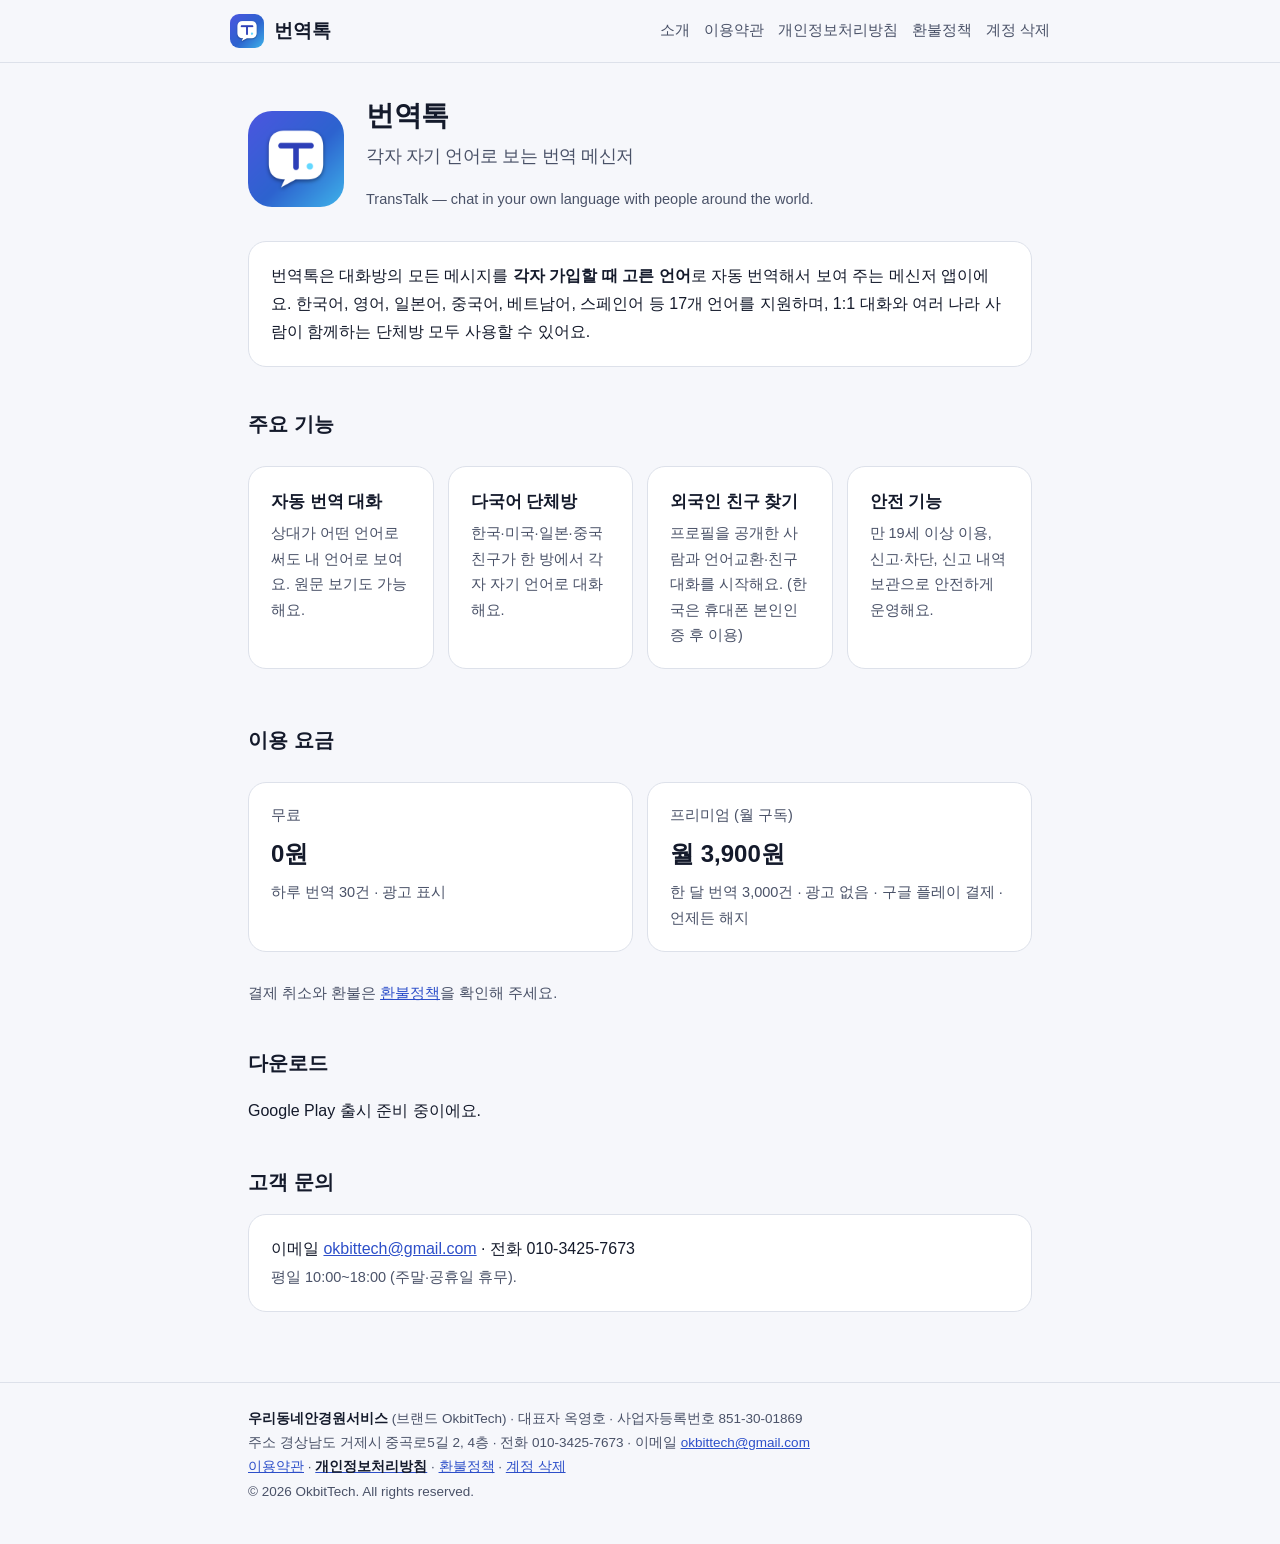
==== index.html @ d873c0fb "Add files via upload" ====
<!doctype html>
<html lang="ko"><head><meta charset="utf-8"><meta name="viewport" content="width=device-width,initial-scale=1">
<title>번역톡 · 각자 자기 언어로 대화하는 메신저</title><link rel="icon" href="icon.png"><link rel="stylesheet" href="style.css"></head><body>
<header class="top"><div class="wrap nav"><a class="brand" href="./"><img src="icon.png" alt="">번역톡</a><a class="l" href="./">소개</a><a class="l" href="terms.html">이용약관</a><a class="l" href="privacy.html">개인정보처리방침</a><a class="l" href="refund.html">환불정책</a><a class="l" href="delete-account.html">계정 삭제</a></div></header>
<main><div class="wrap">

<section class="hero"><img src="icon.png" alt="번역톡 아이콘">
<div><h1>번역톡<br><span class="m" style="font-size:18px;font-weight:500">각자 자기 언어로 보는 번역 메신저</span></h1>
<p class="m">TransTalk — chat in your own language with people around the world.</p></div></section>

<div class="card"><p style="margin:0">번역톡은 대화방의 모든 메시지를 <b>각자 가입할 때 고른 언어</b>로 자동 번역해서 보여 주는 메신저 앱이에요. 한국어, 영어, 일본어, 중국어, 베트남어, 스페인어 등 17개 언어를 지원하며, 1:1 대화와 여러 나라 사람이 함께하는 단체방 모두 사용할 수 있어요.</p></div>

<h2>주요 기능</h2>
<div class="grid">
<div class="card"><h3 style="margin-top:0">자동 번역 대화</h3><p class="m" style="margin:0">상대가 어떤 언어로 써도 내 언어로 보여요. 원문 보기도 가능해요.</p></div>
<div class="card"><h3 style="margin-top:0">다국어 단체방</h3><p class="m" style="margin:0">한국·미국·일본·중국 친구가 한 방에서 각자 자기 언어로 대화해요.</p></div>
<div class="card"><h3 style="margin-top:0">외국인 친구 찾기</h3><p class="m" style="margin:0">프로필을 공개한 사람과 언어교환·친구 대화를 시작해요. (한국은 휴대폰 본인인증 후 이용)</p></div>
<div class="card"><h3 style="margin-top:0">안전 기능</h3><p class="m" style="margin:0">만 19세 이상 이용, 신고·차단, 신고 내역 보관으로 안전하게 운영해요.</p></div>
</div>

<h2>이용 요금</h2>
<div class="grid">
<div class="card"><p class="m" style="margin:0">무료</p><p class="price" style="margin:.2em 0">0원</p><p class="m" style="margin:0">하루 번역 30건 · 광고 표시</p></div>
<div class="card"><p class="m" style="margin:0">프리미엄 (월 구독)</p><p class="price" style="margin:.2em 0">월 3,900원</p><p class="m" style="margin:0">한 달 번역 3,000건 · 광고 없음 · 구글 플레이 결제 · 언제든 해지</p></div>
</div>
<p class="m">결제 취소와 환불은 <a href="refund.html">환불정책</a>을 확인해 주세요.</p>

<h2>다운로드</h2>
<p>Google Play 출시 준비 중이에요.</p>

<h2>고객 문의</h2>
<div class="card"><p style="margin:0">이메일 <a href="mailto:okbittech@gmail.com">okbittech@gmail.com</a> · 전화 010-3425-7673<br><span class="m">평일 10:00~18:00 (주말·공휴일 휴무).</span></p></div>

</div></main>
<footer><div class="wrap"><b>우리동네안경원서비스</b> (브랜드 OkbitTech) · 대표자 옥영호 · 사업자등록번호 851-30-01869<br>주소 경상남도 거제시 중곡로5길 2, 4층 · 전화 010-3425-7673 · 이메일 <a href="mailto:okbittech@gmail.com">okbittech@gmail.com</a><br><a href="terms.html">이용약관</a> · <a href="privacy.html"><b>개인정보처리방침</b></a> · <a href="refund.html">환불정책</a> · <a href="delete-account.html">계정 삭제</a><br>© 2026 OkbitTech. All rights reserved.</div></footer>
</body></html>
---- style.css ----
:root{--bg:#1A2032;--panel:#232A3F;--ink:#F4F6FB;--sub:#B6BFD3;--line:#3C4663;--link:#7FE0FF;--btn:#4C56E0}
@media (prefers-color-scheme:light){:root{--bg:#F6F7FB;--panel:#FFFFFF;--ink:#141A2B;--sub:#4A5268;--line:#DDE1EA;--link:#2D4FC9;--btn:#4C56E0}}
*{box-sizing:border-box}
body{margin:0;background:var(--bg);color:var(--ink);font:16px/1.75 -apple-system,"Noto Sans KR","Malgun Gothic","Segoe UI",sans-serif}
a{color:var(--link)}
header.top{border-bottom:1px solid var(--line)}
.wrap{max-width:820px;margin:0 auto;padding:0 18px}
.nav{display:flex;align-items:center;gap:14px;flex-wrap:wrap;padding:14px 0}
.brand{display:flex;align-items:center;gap:10px;font-weight:800;font-size:19px;color:var(--ink);text-decoration:none;margin-right:auto}
.brand img{width:34px;height:34px;border-radius:9px}
.nav a.l{color:var(--sub);text-decoration:none;font-size:14.5px}
.nav a.l:hover{color:var(--ink)}
main{padding:28px 0 56px}
h1{font-size:28px;line-height:1.35;margin:.2em 0 .4em;letter-spacing:-.5px}
h2{font-size:20px;margin:2em 0 .5em}
h3{font-size:17px;margin:1.4em 0 .3em}
.m{color:var(--sub);font-size:14.5px}
.card{background:var(--panel);border:1px solid var(--line);border-radius:18px;padding:20px 22px;margin:14px 0}
.grid{display:grid;grid-template-columns:repeat(auto-fit,minmax(180px,1fr));gap:14px}
.btn{display:inline-block;background:var(--btn);color:#fff;text-decoration:none;font-weight:700;padding:12px 20px;border-radius:14px}
table{border-collapse:collapse;width:100%;font-size:14.5px;margin:8px 0}
td,th{border:1px solid var(--line);padding:9px 10px;text-align:left;vertical-align:top}
th{background:var(--panel)}
.tbl{overflow-x:auto}
footer{border-top:1px solid var(--line);padding:24px 0 40px;color:var(--sub);font-size:13.5px;line-height:1.8}
footer b{color:var(--ink)}
.hero{display:flex;gap:22px;align-items:center;flex-wrap:wrap}
.hero img{width:96px;height:96px;border-radius:24px}
.price{font-size:24px;font-weight:800}
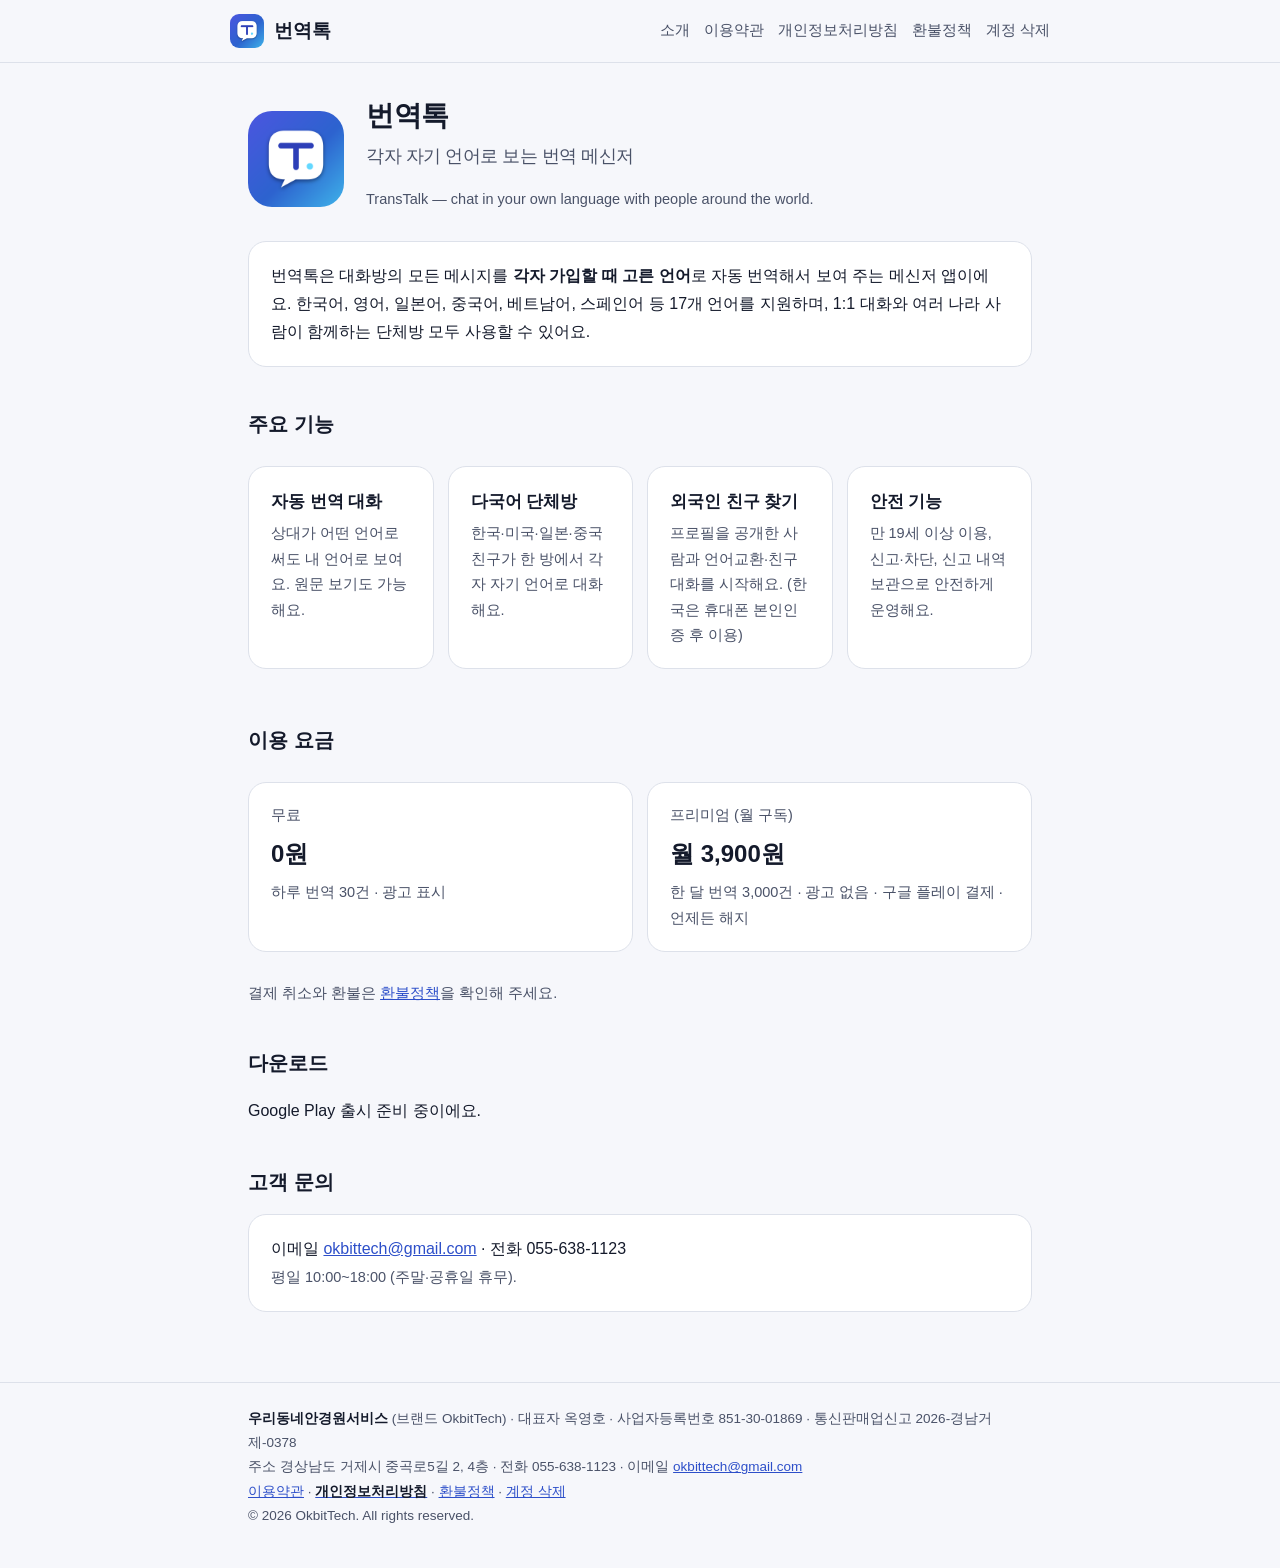
==== commit 5e2c732d: "Add files via upload" ====
--- a/index.html
+++ b/index.html
@@ -29,8 +29,8 @@
 <p>Google Play 출시 준비 중이에요.</p>
 
 <h2>고객 문의</h2>
-<div class="card"><p style="margin:0">이메일 <a href="mailto:okbittech@gmail.com">okbittech@gmail.com</a> · 전화 010-3425-7673<br><span class="m">평일 10:00~18:00 (주말·공휴일 휴무).</span></p></div>
+<div class="card"><p style="margin:0">이메일 <a href="mailto:okbittech@gmail.com">okbittech@gmail.com</a> · 전화 055-638-1123<br><span class="m">평일 10:00~18:00 (주말·공휴일 휴무).</span></p></div>
 
 </div></main>
-<footer><div class="wrap"><b>우리동네안경원서비스</b> (브랜드 OkbitTech) · 대표자 옥영호 · 사업자등록번호 851-30-01869<br>주소 경상남도 거제시 중곡로5길 2, 4층 · 전화 010-3425-7673 · 이메일 <a href="mailto:okbittech@gmail.com">okbittech@gmail.com</a><br><a href="terms.html">이용약관</a> · <a href="privacy.html"><b>개인정보처리방침</b></a> · <a href="refund.html">환불정책</a> · <a href="delete-account.html">계정 삭제</a><br>© 2026 OkbitTech. All rights reserved.</div></footer>
+<footer><div class="wrap"><b>우리동네안경원서비스</b> (브랜드 OkbitTech) · 대표자 옥영호 · 사업자등록번호 851-30-01869 · 통신판매업신고 2026-경남거제-0378<br>주소 경상남도 거제시 중곡로5길 2, 4층 · 전화 055-638-1123 · 이메일 <a href="mailto:okbittech@gmail.com">okbittech@gmail.com</a><br><a href="terms.html">이용약관</a> · <a href="privacy.html"><b>개인정보처리방침</b></a> · <a href="refund.html">환불정책</a> · <a href="delete-account.html">계정 삭제</a><br>© 2026 OkbitTech. All rights reserved.</div></footer>
 </body></html>
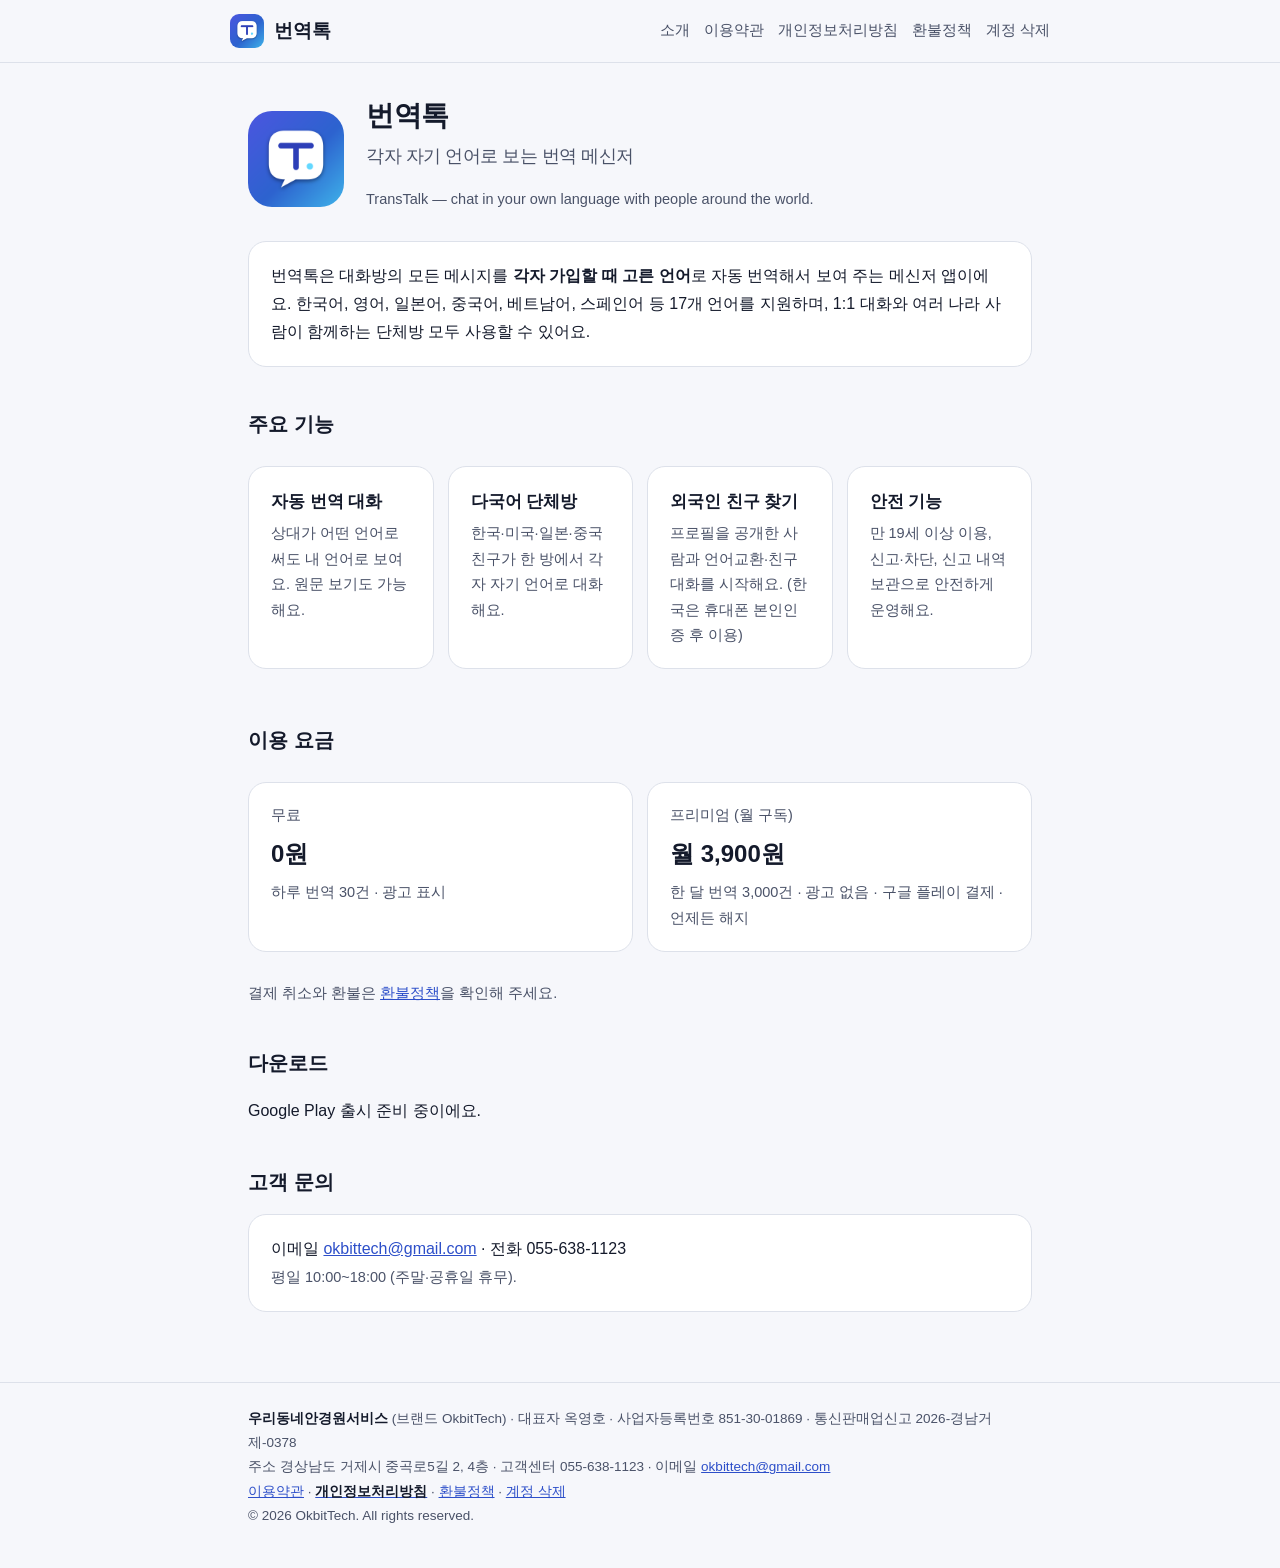
==== commit e3d25723: "Add files via upload" ====
--- a/index.html
+++ b/index.html
@@ -32,5 +32,5 @@
 <div class="card"><p style="margin:0">이메일 <a href="mailto:okbittech@gmail.com">okbittech@gmail.com</a> · 전화 055-638-1123<br><span class="m">평일 10:00~18:00 (주말·공휴일 휴무).</span></p></div>
 
 </div></main>
-<footer><div class="wrap"><b>우리동네안경원서비스</b> (브랜드 OkbitTech) · 대표자 옥영호 · 사업자등록번호 851-30-01869 · 통신판매업신고 2026-경남거제-0378<br>주소 경상남도 거제시 중곡로5길 2, 4층 · 전화 055-638-1123 · 이메일 <a href="mailto:okbittech@gmail.com">okbittech@gmail.com</a><br><a href="terms.html">이용약관</a> · <a href="privacy.html"><b>개인정보처리방침</b></a> · <a href="refund.html">환불정책</a> · <a href="delete-account.html">계정 삭제</a><br>© 2026 OkbitTech. All rights reserved.</div></footer>
+<footer><div class="wrap"><b>우리동네안경원서비스</b> (브랜드 OkbitTech) · 대표자 옥영호 · 사업자등록번호 851-30-01869 · 통신판매업신고 2026-경남거제-0378<br>주소 경상남도 거제시 중곡로5길 2, 4층 · 고객센터 055-638-1123 · 이메일 <a href="mailto:okbittech@gmail.com">okbittech@gmail.com</a><br><a href="terms.html">이용약관</a> · <a href="privacy.html"><b>개인정보처리방침</b></a> · <a href="refund.html">환불정책</a> · <a href="delete-account.html">계정 삭제</a><br>© 2026 OkbitTech. All rights reserved.</div></footer>
 </body></html>
